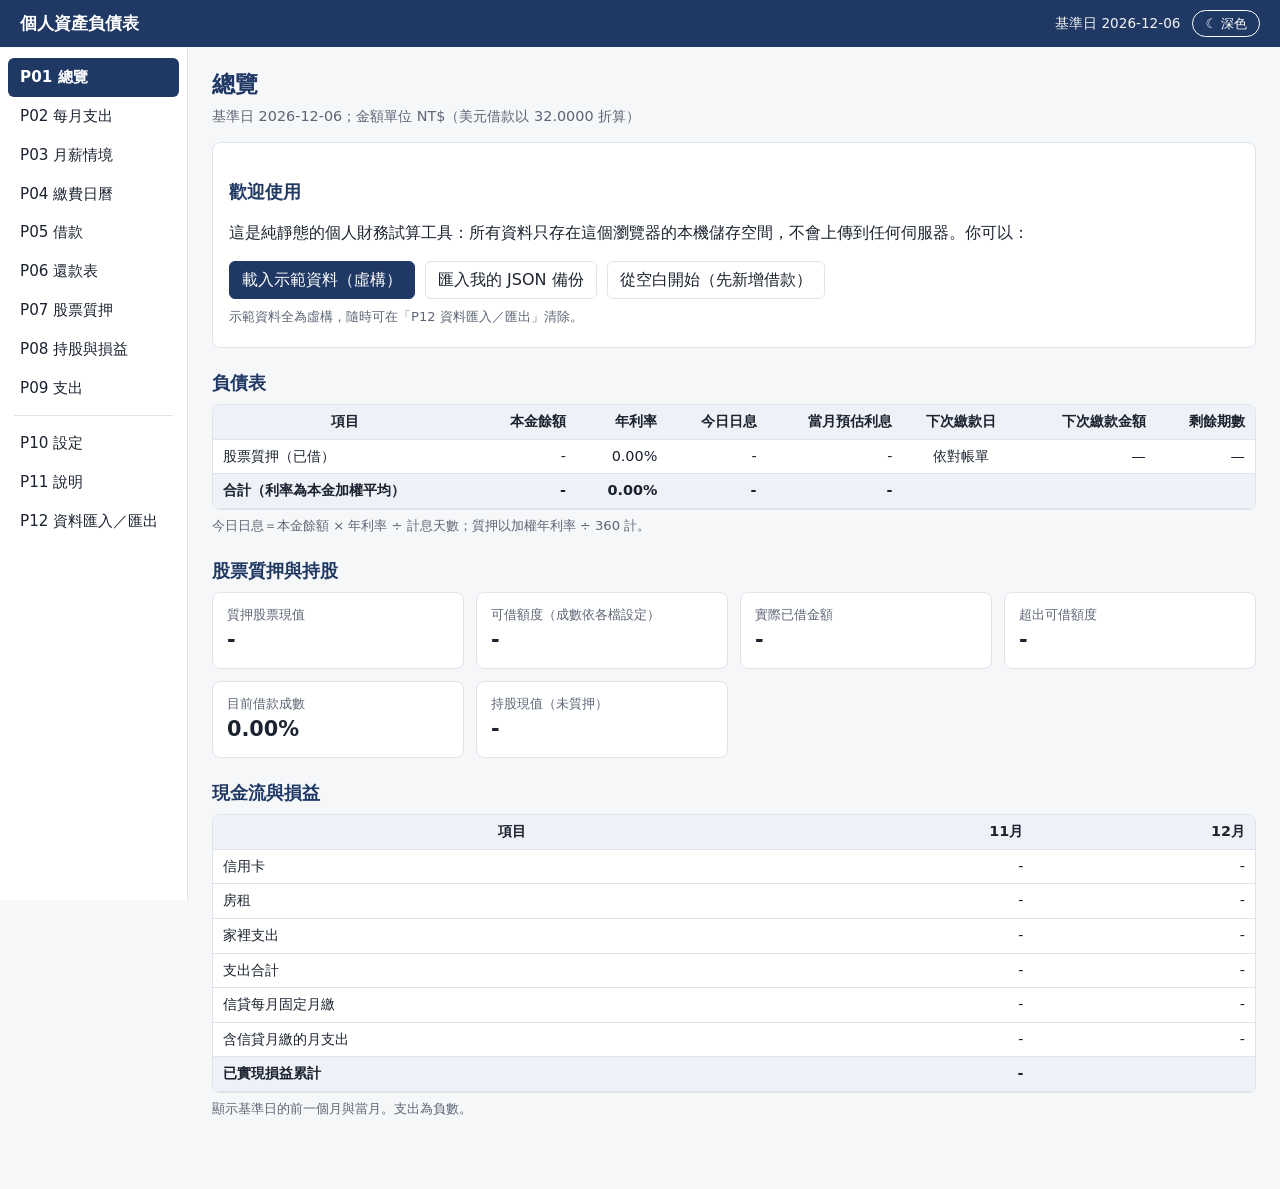
==== index.html @ 115789c0 "feat: initial implementation of balance sheet application with core logic, UI, and export tools" ====
<!doctype html>
<html lang="zh-Hant">
<head>
<meta charset="utf-8">
<meta name="viewport" content="width=device-width, initial-scale=1, viewport-fit=cover">
<meta http-equiv="Content-Security-Policy" content="default-src 'self'; script-src 'self'; style-src 'self' 'sha256-3pRED1tOXas1FXFoPb9TGCjmYe9XQsmO9OV23khV2nY=' 'sha256-aSysLrDECVdJ6L+jLf8CC5QKLmwRuk/OZiZk9mYky8A='; img-src 'self' data:; connect-src 'self' https://www.twse.com.tw https://api.finmindtrade.com https://open.er-api.com https://cdn.jsdelivr.net; worker-src 'self' blob:; object-src 'none'; base-uri 'none'; form-action 'none'">
<meta name="referrer" content="no-referrer">
<meta name="robots" content="noindex">
<meta name="color-scheme" content="light">
<title>個人資產負債表</title>
<link rel="icon" href="icons/icon-192.png" type="image/png">
<link rel="manifest" href="manifest.webmanifest">
<meta name="theme-color" content="#1f3864">
<link rel="stylesheet" href="css/style.css">
</head>
<body>
<a class="skip" href="#main">跳到主要內容</a>
<header class="top">
  <div class="brand">個人資產負債表</div>
  <div class="top-meta" id="top-meta"></div>
  <button type="button" id="theme-toggle" class="theme-toggle">☾ 深色</button>
</header>
<div class="layout">
  <nav id="nav" aria-label="主選單"></nav>
  <main id="main" tabindex="-1"><p class="muted">載入中…</p></main>
</div>
<div id="bottomnav" class="bottomnav" role="navigation" aria-label="主要功能"></div>
<div id="toasts" class="toasts" role="status" aria-live="polite"></div>
<noscript><p class="noscript">此網站需要啟用 JavaScript。資料只存在你的瀏覽器中，不會上傳。</p></noscript>
<script type="module" src="js/app.js"></script>
</body>
</html>
---- css/style.css ----
:root {
  --bg: #f6f7f9; --panel: #ffffff; --ink: #1c2330; --muted: #5d6676; --line: #dfe3ea;
  --accent: #1f3864; --accent-ink: #ffffff; --accent-soft: #e6ecf7;
  --neg: #b42318; --pos: #067647; --warn-bg: #fff4d6; --warn-ink: #7a4b00;
  --bad-bg: #fde8e4; --good-bg: #e6f4ea; --info-bg: #ddebf7; --today-bg: #ffe699; --head-bg: #eef1f7;
  --c1: #2f5da8; --c2: #d98324; --c3: #3a9a6a; --c4: #8a5cc2; --c5: #c8453b;
  --radius: 8px; --font: "Noto Sans TC", "PingFang TC", "Microsoft JhengHei", system-ui, sans-serif;
}
@media (prefers-color-scheme: dark) {
  :root:not([data-theme="light"]) {
    --bg: #12161d; --panel: #1a202b; --ink: #e8ebf1; --muted: #9aa4b5; --line: #2c3544;
    --accent: #8fb0ee; --accent-ink: #101521; --accent-soft: #24304a;
    --neg: #ff8a7d; --pos: #5fd3a0; --warn-bg: #3d3216; --warn-ink: #ffd98a;
    --bad-bg: #44211d; --good-bg: #1d3a2b; --info-bg: #1f3350; --today-bg: #443a0e; --head-bg: #232b3a;
    --c1: #7aa2e8; --c2: #f0a24b; --c3: #6cd0a0; --c4: #b794e8; --c5: #f08a80;
  }
}
:root[data-theme="dark"] {
  --bg: #12161d; --panel: #1a202b; --ink: #e8ebf1; --muted: #9aa4b5; --line: #2c3544;
  --accent: #8fb0ee; --accent-ink: #101521; --accent-soft: #24304a;
  --neg: #ff8a7d; --pos: #5fd3a0; --warn-bg: #3d3216; --warn-ink: #ffd98a;
  --bad-bg: #44211d; --good-bg: #1d3a2b; --info-bg: #1f3350; --today-bg: #443a0e; --head-bg: #232b3a;
  --c1: #7aa2e8; --c2: #f0a24b; --c3: #6cd0a0; --c4: #b794e8; --c5: #f08a80;
}
* { box-sizing: border-box; }
html { font-size: 16px; }
body { margin: 0; background: var(--bg); color: var(--ink); font-family: var(--font); line-height: 1.5; }
.skip { position: absolute; left: -999px; top: 0; background: var(--accent); color: var(--accent-ink); padding: 8px 12px; z-index: 100; }
.skip:focus { left: 8px; top: 8px; }
.top { display: flex; align-items: center; justify-content: space-between; gap: 12px; padding: 10px 20px; background: var(--accent); color: var(--accent-ink); position: sticky; top: 0; z-index: 20; }
.brand { font-weight: 700; font-size: 1.05rem; }
.top-meta { font-size: .85rem; opacity: .95; text-align: right; }
.layout { display: grid; grid-template-columns: 188px minmax(0, 1fr); min-height: calc(100vh - 48px); }
nav { background: var(--panel); border-right: 1px solid var(--line); padding: 10px 8px; position: sticky; top: 48px; align-self: start; height: calc(100vh - 48px); overflow-y: auto; }
nav a { display: block; padding: 8px 12px; border-radius: 6px; color: var(--ink); text-decoration: none; font-size: .95rem; }
nav a:hover { background: var(--accent-soft); }
nav a[aria-current="page"] { background: var(--accent); color: var(--accent-ink); font-weight: 600; }
nav .sep { height: 1px; background: var(--line); margin: 8px 6px; }
main { padding: 20px 24px 64px; min-width: 0; max-width: 1280px; }
main:focus { outline: none; }
h1 { font-size: 1.45rem; margin: 0 0 4px; color: var(--accent); }
h2 { font-size: 1.1rem; margin: 22px 0 8px; color: var(--accent); }
h3 { font-size: 1rem; margin: 14px 0 6px; }
.sub { color: var(--muted); margin: 0 0 14px; font-size: .9rem; }
.muted { color: var(--muted); }
.card { background: var(--panel); border: 1px solid var(--line); border-radius: var(--radius); padding: 14px 16px; margin: 10px 0; }
.grid { display: grid; gap: 12px; grid-template-columns: repeat(auto-fit, minmax(210px, 1fr)); }
.kpi { background: var(--panel); border: 1px solid var(--line); border-radius: var(--radius); padding: 12px 14px; }
.kpi .l { color: var(--muted); font-size: .82rem; }
.kpi .v { font-size: 1.3rem; font-weight: 700; font-variant-numeric: tabular-nums; }
.kpi.bad { background: var(--bad-bg); }
.kpi.good { background: var(--good-bg); }
.tablewrap { overflow: auto; border: 1px solid var(--line); border-radius: var(--radius); background: var(--panel); max-width: 100%; }
table { border-collapse: collapse; width: 100%; font-size: .9rem; }
th, td { padding: 6px 10px; border-bottom: 1px solid var(--line); white-space: nowrap; }
th { background: var(--head-bg); text-align: center; font-weight: 600; position: sticky; top: 0; z-index: 1; }
td.n, th.n { text-align: right; font-variant-numeric: tabular-nums; }
td.c { text-align: center; }
td.wrap { white-space: normal; min-width: 14em; }
tr.total td { background: var(--head-bg); font-weight: 700; }
tr.today td { background: var(--today-bg); font-weight: 700; }
tr.cur td { background: var(--info-bg); }
tr.past td { color: var(--muted); }
td.neg, .neg { color: var(--neg); }
td.pos, .pos { color: var(--pos); }
td.bad { background: var(--bad-bg); }
td.good { background: var(--good-bg); }
td.over { background: var(--bad-bg); color: var(--neg); font-weight: 700; }
.note { font-size: .82rem; color: var(--muted); margin: 6px 0; }
.banner { padding: 10px 14px; border-radius: var(--radius); margin: 10px 0; background: var(--warn-bg); color: var(--warn-ink); font-size: .9rem; }
.banner.info { background: var(--info-bg); color: var(--ink); }
.banner.error { background: var(--bad-bg); color: var(--neg); }
.tabs { display: flex; gap: 4px; flex-wrap: wrap; border-bottom: 1px solid var(--line); margin: 12px 0; }
.tabs button { background: none; border: 0; padding: 8px 14px; cursor: pointer; color: var(--muted); border-bottom: 3px solid transparent; font: inherit; }
.tabs button[aria-selected="true"] { color: var(--accent); border-bottom-color: var(--accent); font-weight: 600; }
.row { display: flex; gap: 10px; flex-wrap: wrap; align-items: center; margin: 8px 0; }
button, .btn { font: inherit; cursor: pointer; border: 1px solid var(--line); background: var(--panel); color: var(--ink); padding: 6px 12px; border-radius: 6px; }
button:hover { background: var(--accent-soft); }
button.primary { background: var(--accent); color: var(--accent-ink); border-color: var(--accent); }
button.primary:hover { filter: brightness(1.1); }
button.danger { color: var(--neg); border-color: var(--neg); }
button.small { padding: 2px 8px; font-size: .85rem; }
button:disabled { opacity: .5; cursor: not-allowed; }
:focus-visible { outline: 2px solid var(--accent); outline-offset: 2px; }
input, select, textarea { font: inherit; color: var(--ink); background: var(--panel); border: 1px solid var(--line); border-radius: 5px; padding: 4px 6px; min-width: 0; }
td input, td select { width: 100%; }
input.in, td input.in { background: #fff2cc; color: #0000ff; }
:root[data-theme="dark"] input.in, :root[data-theme="dark"] td input.in { background: #3a3317; color: #9db8ff; }
@media (prefers-color-scheme: dark) { :root:not([data-theme="light"]) input.in { background: #3a3317; color: #9db8ff; } }
input.invalid { border-color: var(--neg); background: var(--bad-bg); }
input[type="number"] { text-align: right; }
.field { display: flex; flex-direction: column; gap: 2px; font-size: .85rem; color: var(--muted); }
.field input, .field select { color: var(--ink); }
.formgrid { display: grid; gap: 10px 14px; grid-template-columns: repeat(auto-fill, minmax(170px, 1fr)); }
.pill { display: inline-block; padding: 1px 8px; border-radius: 99px; font-size: .78rem; background: var(--accent-soft); color: var(--accent); }
.pill.warn { background: var(--warn-bg); color: var(--warn-ink); }
.pill.bad { background: var(--bad-bg); color: var(--neg); }
.toasts { position: fixed; right: 16px; bottom: 16px; display: flex; flex-direction: column; gap: 8px; z-index: 50; max-width: min(420px, calc(100vw - 32px)); }
.toast { background: var(--ink); color: var(--bg); padding: 10px 14px; border-radius: 8px; box-shadow: 0 4px 16px rgba(0,0,0,.25); font-size: .9rem; white-space: pre-wrap; }
.toast.error { background: var(--neg); color: #fff; }
.tvwrap { position: relative; width: 100%; }
.tvchart { width: 100%; }
.tvtip { position: absolute; z-index: 5; pointer-events: none; background: var(--panel); color: var(--ink); border: 1px solid var(--line); border-radius: 6px; padding: 6px 10px; font-size: .82rem; box-shadow: 0 2px 8px rgba(0,0,0,.2); }
.legend { display: flex; gap: 14px; flex-wrap: wrap; font-size: .85rem; margin: 4px 0; }
.legend i { display: inline-block; width: 10px; height: 10px; border-radius: 2px; margin-right: 5px; }
.legend i.s1 { background: var(--c1); } .legend i.s2 { background: var(--c2); } .legend i.s3 { background: var(--c3); } .legend i.s4 { background: var(--c4); } .legend i.s5 { background: var(--c5); }
.vt { height: 480px; overflow: auto; position: relative; border: 1px solid var(--line); border-radius: var(--radius); background: var(--panel); }
.vt .vt-head, .vt .vt-row { display: grid; align-items: center; font-size: .88rem; }
.vt .vt-head { position: sticky; top: 0; background: var(--head-bg); font-weight: 600; z-index: 2; height: 32px; border-bottom: 1px solid var(--line); }
.vt .vt-row { position: absolute; left: 0; right: 0; height: 28px; border-bottom: 1px solid var(--line); }
.vt .vt-row.today { background: var(--today-bg); font-weight: 700; }
.vt .vt-row.past { color: var(--muted); }
.vt .vt-head span, .vt .vt-row span { padding: 0 8px; white-space: nowrap; overflow: hidden; text-overflow: ellipsis; }
.vt .n { text-align: right; font-variant-numeric: tabular-nums; }
.dropzone { border: 2px dashed var(--line); border-radius: var(--radius); padding: 22px; text-align: center; color: var(--muted); }
.dropzone.over { border-color: var(--accent); background: var(--accent-soft); }
details summary { cursor: pointer; font-weight: 600; margin: 6px 0; }
ul.plain { margin: 4px 0; padding-left: 1.2em; }
.noscript { padding: 20px; }
@media (max-width: 860px) {
  .layout { grid-template-columns: minmax(0, 1fr); }
  nav { position: static; height: auto; display: flex; flex-wrap: wrap; gap: 2px; border-right: 0; border-bottom: 1px solid var(--line); }
  nav .sep { display: none; }
  main { padding: 14px 16px 56px; }
  .top-meta { font-size: .75rem; }
}
@media print {
  .top, nav, .toasts, .no-print, .tabs, button { display: none !important; }
  .layout { display: block; }
  body { background: #fff; color: #000; }
  main { padding: 0; max-width: none; }
  .tablewrap { overflow: visible; border: 0; }
  tr.cur td { background: #ddebf7 !important; -webkit-print-color-adjust: exact; print-color-adjust: exact; }
}

/* ---- RWD 補強 ---- */
img, svg, canvas { max-width: 100%; }
.tablewrap { -webkit-overflow-scrolling: touch; }
.tablewrap table { min-width: max-content; }
@media (min-width: 861px) and (max-width: 1100px) {
  .layout { grid-template-columns: 160px minmax(0, 1fr); }
  main { padding: 16px 18px 56px; }
}
@media (max-width: 860px) {
  .top { padding: 8px 14px; position: static; flex-wrap: wrap; }
  .top-meta { text-align: left; }
  nav { flex-wrap: nowrap; overflow-x: auto; overflow-y: hidden; white-space: nowrap; padding: 6px; gap: 2px; position: sticky; top: 0; z-index: 15; height: auto; -webkit-overflow-scrolling: touch; }
  nav a { flex: 0 0 auto; padding: 10px 12px; }
  .grid { grid-template-columns: repeat(auto-fit, minmax(150px, 1fr)); }
  .formgrid { grid-template-columns: repeat(auto-fill, minmax(140px, 1fr)); }
  .vt { height: 60vh; }
  h1 { font-size: 1.3rem; }
}
@media (max-width: 560px) {
  html { font-size: 15px; }
  main { padding: 12px 12px 48px; }
  .card { padding: 10px 12px; }
  .kpi .v { font-size: 1.1rem; }
  /* 觸控目標與避免 iOS 聚焦時自動放大（輸入欄字級須 ≥16px） */
  input, select, textarea { font-size: 16px; min-height: 36px; }
  button, .btn { min-height: 38px; }
  button.small { min-height: 30px; }
  .row { gap: 8px; }
  .row > .field, .row > label.field { flex: 1 1 140px; }
  .tabs button { padding: 8px 10px; }
  th, td { padding: 6px 8px; }
  .toasts { left: 12px; right: 12px; bottom: 12px; max-width: none; }
  .dropzone { padding: 14px; }
  .legend { gap: 10px; }
}
@media (hover: none) { button:hover { background: var(--panel); } button.primary:hover { filter: none; } }
:root[data-theme="light"] { color-scheme: light; }
:root[data-theme="dark"] { color-scheme: dark; }

/* ---- 手機底部導覽列 ---- */
.bottomnav { display: none; }
.sheet { border: 0; padding: 0; background: var(--panel); color: var(--ink); }
.sheet::backdrop { background: rgba(0,0,0,.45); }
@media (max-width: 860px) {
  #nav { display: none; }
  .bottomnav { display: flex; position: fixed; left: 0; right: 0; bottom: 0; z-index: 30; background: var(--panel); border-top: 1px solid var(--line); padding-bottom: env(safe-area-inset-bottom); }
  .bottomnav a, .bottomnav button { flex: 1 1 0; min-width: 0; display: flex; flex-direction: column; align-items: center; justify-content: center; gap: 2px; min-height: 56px; padding: 6px 2px; font-size: .74rem; color: var(--muted); background: none; border: 0; border-radius: 0; text-decoration: none; cursor: pointer; font-family: inherit; }
  .bottomnav a[aria-current="page"], .bottomnav button[aria-current="page"] { color: var(--accent); font-weight: 700; }
  .bottomnav a:focus-visible, .bottomnav button:focus-visible { outline: 2px solid var(--accent); outline-offset: -3px; }
  main { padding-bottom: calc(84px + env(safe-area-inset-bottom)); }
  .toasts { bottom: calc(68px + env(safe-area-inset-bottom)); }
  .sheet { position: fixed; top: auto; bottom: 0; left: 0; margin: 0; width: 100%; max-width: none; border-radius: 16px 16px 0 0; padding: 14px 16px calc(18px + env(safe-area-inset-bottom)); max-height: 80vh; overflow-y: auto; }
  .sheet-head { display: flex; justify-content: space-between; align-items: center; margin-bottom: 8px; }
  .sheet-title { font-size: .8rem; color: var(--muted); margin: 10px 0 4px; }
  .sheet-links { display: grid; grid-template-columns: repeat(auto-fill, minmax(120px, 1fr)); gap: 8px; }
  .sheet-links a { display: block; padding: 12px; text-align: center; border: 1px solid var(--line); border-radius: 8px; color: var(--ink); text-decoration: none; }
  .sheet-links a[aria-current="page"] { background: var(--accent); color: var(--accent-ink); border-color: var(--accent); font-weight: 600; }
}
@media print { .bottomnav, .sheet { display: none !important; } }

/* ---- 多引擎圖表 / 列印 ---- */
.tvchart { touch-action: pan-y; }
.d3chart { display: block; max-width: 100%; touch-action: pan-y; }
.chart-print { display: none; width: 100%; height: auto; }
.chart-engine { margin-left: auto; font-size: .8rem; padding: 2px 6px; }
.apexcharts-canvas { max-width: 100%; }
@media print {
  :root, :root[data-theme], :root:not([data-theme="light"]) {
    --bg: #fff; --panel: #fff; --ink: #000; --muted: #444; --line: #bbb; --head-bg: #eee;
    --c1: #2f5da8; --c2: #d98324; --c3: #3a9a6a; --c4: #8a5cc2; --c5: #c8453b; --neg: #b42318; --pos: #067647;
  }
  .tvwrap.snap .tvchart { display: none; }
  .tvwrap.snap .chart-print { display: block; }
  .tvwrap, .card, .kpi, tr { break-inside: avoid; }
  .chart-engine, .tvtip { display: none !important; }
  a { color: inherit; text-decoration: none; }
  @page { margin: 12mm; }
}

/* ---- 就地錯誤訊息、批次貼上 ---- */
.field-error { color: var(--neg); font-size: .8rem; margin-top: 2px; font-weight: 600; }
.field-error::before { content: "⚠ "; }
input.invalid, select.invalid { border-color: var(--neg); outline: 1px solid var(--neg); }
textarea.paste { width: 100%; max-width: 420px; font-family: inherit; }

/* ---- 頂欄主題切換 ---- */
.theme-toggle { background: transparent; color: var(--accent-ink); border: 1px solid currentColor; border-radius: 99px; padding: 3px 12px; font-size: .8rem; cursor: pointer; white-space: nowrap; min-height: 0; }
.theme-toggle:hover { background: rgba(255,255,255,.15); }
.top .top-meta { flex: 1; }

/* ---- 鍵盤焦點：所有可操作元素都有清楚的外框（a11y） ---- */
:focus-visible { outline: 2px solid var(--accent); outline-offset: 2px; }
input.in:focus-visible, select.in:focus-visible, textarea:focus-visible { outline-offset: 0; }
.top :focus-visible { outline-color: var(--accent-ink); }
.tablewrap:focus-visible, .vt:focus-visible { outline-offset: -2px; }
input[type="date"]:focus-within, input[type="month"]:focus-within { outline: 2px solid var(--accent); outline-offset: 0; }
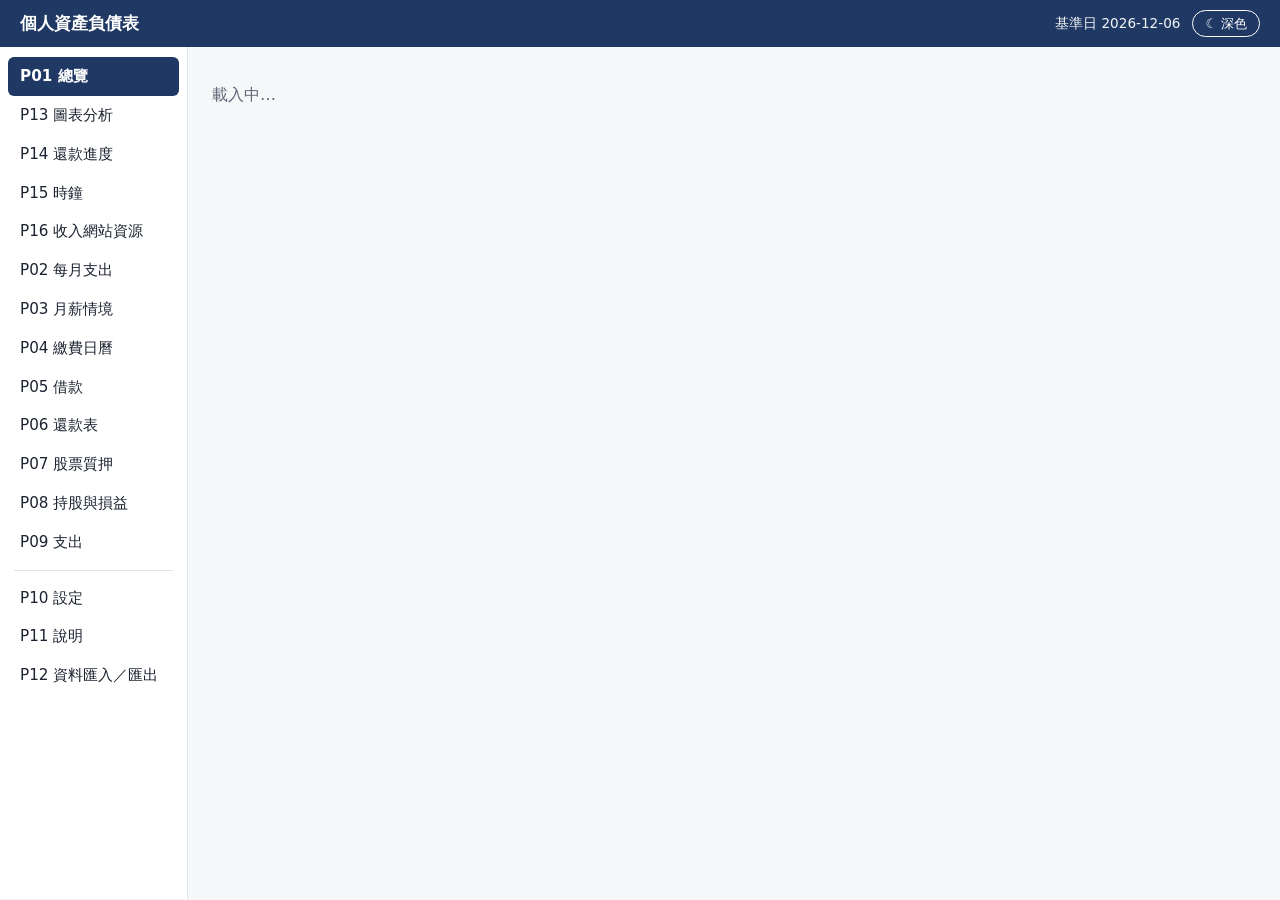
==== commit 697b190b: "Add clock page stacked area chart heatmap income resources page and SEO" ====
--- a/index.html
+++ b/index.html
@@ -5,9 +5,20 @@
 <meta name="viewport" content="width=device-width, initial-scale=1, viewport-fit=cover">
 <meta http-equiv="Content-Security-Policy" content="default-src 'self'; script-src 'self'; style-src 'self' 'sha256-3pRED1tOXas1FXFoPb9TGCjmYe9XQsmO9OV23khV2nY=' 'sha256-aSysLrDECVdJ6L+jLf8CC5QKLmwRuk/OZiZk9mYky8A='; img-src 'self' data:; connect-src 'self' https://www.twse.com.tw https://api.finmindtrade.com https://open.er-api.com https://cdn.jsdelivr.net; worker-src 'self' blob:; object-src 'none'; base-uri 'none'; form-action 'none'">
 <meta name="referrer" content="no-referrer">
-<meta name="robots" content="noindex">
+<meta name="robots" content="index,follow">
+<meta name="description" content="純前端的個人財務試算工具：借款還款表、提前還款與利率變更、還款進度、每月現金流、股票質押與圖表分析。資料只存在你的瀏覽器，不會上傳；可離線使用。">
+<link rel="canonical" href="https://ordinarycas.github.io/balance-sheet/">
+<meta property="og:type" content="website">
+<meta property="og:locale" content="zh_TW">
+<meta property="og:site_name" content="個人資產負債表">
+<meta property="og:title" content="個人資產負債表｜借款、還款進度與現金流試算">
+<meta property="og:description" content="純前端的個人財務試算工具：資料只存在你的瀏覽器，不會上傳；可離線使用。">
+<meta property="og:url" content="https://ordinarycas.github.io/balance-sheet/">
+<meta property="og:image" content="https://ordinarycas.github.io/balance-sheet/icons/icon-512.png">
+<meta name="twitter:card" content="summary">
+<script type="application/ld+json">{"@context":"https://schema.org","@type":"WebApplication","name":"個人資產負債表","url":"https://ordinarycas.github.io/balance-sheet/","applicationCategory":"FinanceApplication","operatingSystem":"Any","inLanguage":"zh-Hant","description":"純前端的個人財務試算工具，資料只存在使用者的瀏覽器。","offers":{"@type":"Offer","price":"0","priceCurrency":"TWD"}}</script>
 <meta name="color-scheme" content="light">
-<title>個人資產負債表</title>
+<title>個人資產負債表｜借款、還款進度與現金流試算</title>
 <link rel="icon" href="icons/icon-192.png" type="image/png">
 <link rel="manifest" href="manifest.webmanifest">
 <meta name="theme-color" content="#1f3864">
@@ -18,6 +29,7 @@
 <header class="top">
   <div class="brand">個人資產負債表</div>
   <div class="top-meta" id="top-meta"></div>
+  <button type="button" id="install-app" class="theme-toggle" hidden>安裝 App</button>
   <button type="button" id="theme-toggle" class="theme-toggle">☾ 深色</button>
 </header>
 <div class="layout">
--- a/css/style.css
+++ b/css/style.css
@@ -184,7 +184,7 @@
   .bottomnav a:focus-visible, .bottomnav button:focus-visible { outline: 2px solid var(--accent); outline-offset: -3px; }
   main { padding-bottom: calc(84px + env(safe-area-inset-bottom)); }
   .toasts { bottom: calc(68px + env(safe-area-inset-bottom)); }
-  .sheet { position: fixed; top: auto; bottom: 0; left: 0; margin: 0; width: 100%; max-width: none; border-radius: 16px 16px 0 0; padding: 14px 16px calc(18px + env(safe-area-inset-bottom)); max-height: 80vh; overflow-y: auto; }
+  .sheet { position: fixed; top: auto; bottom: 0; left: 0; margin: 0; width: 100%; max-width: none; border-radius: 16px 16px 0 0; padding: 14px 16px calc(18px + env(safe-area-inset-bottom)); overflow-y: auto; }
   .sheet-head { display: flex; justify-content: space-between; align-items: center; margin-bottom: 8px; }
   .sheet-title { font-size: .8rem; color: var(--muted); margin: 10px 0 4px; }
   .sheet-links { display: grid; grid-template-columns: repeat(auto-fill, minmax(120px, 1fr)); gap: 8px; }
@@ -202,7 +202,7 @@
 @media print {
   :root, :root[data-theme], :root:not([data-theme="light"]) {
     --bg: #fff; --panel: #fff; --ink: #000; --muted: #444; --line: #bbb; --head-bg: #eee;
-    --c1: #2f5da8; --c2: #d98324; --c3: #3a9a6a; --c4: #8a5cc2; --c5: #c8453b; --neg: #b42318; --pos: #067647;
+    --c1: #2f5da8; --c2: #d98324; --c3: #3a9a6a; --c4: #8a5cc2; --c5: #c8453b; --neg: #b42318; --pos: #067647; --c6: #2a8f9e; --c7: #9a7b2f; --c8: #7a7f8c;
   }
   .tvwrap.snap .tvchart { display: none; }
   .tvwrap.snap .chart-print { display: block; }
@@ -229,3 +229,162 @@
 .top :focus-visible { outline-color: var(--accent-ink); }
 .tablewrap:focus-visible, .vt:focus-visible { outline-offset: -2px; }
 input[type="date"]:focus-within, input[type="month"]:focus-within { outline: 2px solid var(--accent); outline-offset: 0; }
+
+/* 手機：篩選列欄位等高、對齊；虛擬表格表頭不透明 */
+input[type=date], input[type=month] { min-height: 40px; box-sizing: border-box; width: 100%; min-width: 0; }
+select { min-height: 40px; }
+.vt .vt-head { background: var(--head-bg); box-shadow: 0 1px 0 var(--line); }
+.vt .vt-head, .vt .vt-row { box-sizing: border-box; }
+@media (max-width: 560px) {
+  .vt .vt-head, .vt .vt-row { font-size: .82rem; }
+  .vt .vt-head span, .vt .vt-row span { padding: 0 6px; }
+  .row { align-items: flex-end; }
+  .row > .field { flex: 1 1 45%; }
+  .row > .field:has(input[type=search], input[type=text]) { flex-basis: 100%; }
+  .toolbar > *, .filters > * { min-width: 0; }
+  .toolbar button, .filters button { min-height: 40px; }
+}
+
+/* 設定頁：開關與說明對齊；外觀欄位頂端對齊 */
+.toggle { margin: 10px 0; }
+.toggle > label { display: flex; align-items: flex-start; gap: 10px; cursor: pointer; line-height: 1.4; }
+.toggle input[type=checkbox] { flex: 0 0 auto; width: 20px; height: 20px; min-height: 0; margin: 1px 0 0; }
+.toggle > p { margin: 4px 0 0 30px; }
+.formgrid.appearance { grid-template-columns: repeat(auto-fit, minmax(150px, 1fr)); align-items: start; }
+.steps { margin: 6px 0 6px 1.2em; padding: 0; line-height: 1.7; }
+button.primary { background: var(--accent); color: var(--accent-ink); border-color: transparent; min-height: 40px; }
+/* 每月支出：前一月／起始月份／後一月同一列 */
+.stepper { display: grid; grid-template-columns: auto minmax(0, 1fr) auto; gap: 8px; align-items: end; margin: 8px 0; max-width: 520px; }
+.stepper > button, .stepper > .field { margin: 0; }
+.stepper > button:nth-child(4) { grid-column: 1 / -1; justify-self: start; }
+@media (max-width: 560px) { .stepper > button { padding-inline: 10px; font-size: .9rem; } }
+
+.build-info { margin: 28px 0 8px; font-size: .78rem; color: var(--muted); text-align: center; }
+@media (max-width: 860px) { .brand { display: none; } .top-meta { flex: 1; } }
+
+/* 比例圖（甜甜圈／比例條）與圖表分析頁 */
+:root { --c6: #2a8f9e; --c7: #9a7b2f; --c8: #7a7f8c; }
+:root[data-theme="dark"] { --c6: #6cc3d0; --c7: #d4b86a; --c8: #a3a9b8; }
+@media (prefers-color-scheme: dark) { :root:not([data-theme="light"]) { --c6: #6cc3d0; --c7: #d4b86a; --c8: #a3a9b8; } }
+.donut { margin: 10px 0 18px; }
+.donut figcaption { font-weight: 600; margin-bottom: 6px; }
+.donut-body { display: flex; gap: 16px; align-items: center; flex-wrap: wrap; }
+.donut-svg { width: 150px; height: 150px; flex: 0 0 auto; }
+.donut-svg .donut-c1 { font-size: 9px; font-weight: 700; fill: var(--ink); }
+.donut-svg .donut-c2 { font-size: 7px; fill: var(--muted); }
+.donut-list { list-style: none; margin: 0; padding: 0; flex: 1 1 220px; min-width: 0; }
+.donut-list li { display: flex; align-items: baseline; gap: 8px; padding: 3px 0; border-bottom: 1px solid var(--line); font-size: .9rem; }
+.donut-list .dl { flex: 1; min-width: 0; overflow-wrap: anywhere; }
+.donut-list .dv { font-variant-numeric: tabular-nums; white-space: nowrap; color: var(--muted); }
+.sw { display: inline-block; width: 10px; height: 10px; border-radius: 2px; flex: 0 0 auto; }
+.ratiobar { display: flex; height: 22px; border-radius: 6px; overflow: hidden; border: 1px solid var(--line); margin: 6px 0 8px; }
+.ratiobar .seg { display: block; height: 100%; }
+.dn0 { stroke: var(--c1); } .dn1 { stroke: var(--c2); } .dn2 { stroke: var(--c3); } .dn3 { stroke: var(--c4); }
+.dn4 { stroke: var(--c5); } .dn5 { stroke: var(--c6); } .dn6 { stroke: var(--c7); } .dn7 { stroke: var(--c8); }
+.sw0 { background: var(--c1); } .sw1 { background: var(--c2); } .sw2 { background: var(--c3); } .sw3 { background: var(--c4); }
+.sw4 { background: var(--c5); } .sw5 { background: var(--c6); } .sw6 { background: var(--c7); } .sw7 { background: var(--c8); }
+.incomebar { display: flex; flex-wrap: wrap; gap: 10px; align-items: flex-end; margin: 8px 0; }
+.incomebar .quick { display: flex; flex-wrap: wrap; gap: 6px; }
+.chartgrid { display: grid; gap: 14px 24px; grid-template-columns: repeat(auto-fit, minmax(300px, 1fr)); }
+@media print { .donut-svg { width: 130px; height: 130px; } .incomebar { display: none; } }
+
+/* 倒數計時、本週底色、最近一筆加粗、自訂活動 */
+.cdgrid { display: grid; gap: 12px; grid-template-columns: repeat(auto-fit, minmax(240px, 1fr)); margin: 10px 0 14px; }
+.card.cd { padding: 12px 14px; }
+.card.cd .l { font-size: .82rem; color: var(--muted); }
+.card.cd .cd-big { font-size: 1.6rem; font-weight: 700; font-variant-numeric: tabular-nums; letter-spacing: .02em; margin: 2px 0; color: var(--accent); }
+.card.cd.soon .cd-big { color: var(--neg); }
+.card.cd .cd-main { font-size: .95rem; }
+:root { --week-bg: #e8f5ec; }
+:root[data-theme="dark"] { --week-bg: #1b3326; }
+@media (prefers-color-scheme: dark) { :root:not([data-theme="light"]) { --week-bg: #1b3326; } }
+tr.week td, tr.week { background: var(--week-bg); }
+tr.today td, tr.today { background: var(--today-bg); }
+tr.nextev td { font-weight: 700; }
+tr.nextev td:first-child { box-shadow: inset 4px 0 0 var(--accent); }
+button.linklike { background: none; border: 0; padding: 2px 4px; color: var(--accent); text-decoration: underline; cursor: pointer; font: inherit; min-height: 0; }
+.formgrid.names { grid-template-columns: repeat(auto-fill, minmax(220px, 1fr)); }
+@media print { tr.week td, tr.week { background: #eef7f0; } }
+
+/* 類別篩選標籤、複選框對齊、可拖曳高度的底部面板 */
+input[type=checkbox], input[type=radio] { min-height: 0; width: 18px; height: 18px; padding: 0; margin: 0; accent-color: var(--accent); flex: 0 0 auto; }
+.chips { display: flex; flex-wrap: wrap; gap: 8px; align-items: center; margin: 10px 0 4px; }
+.chip { display: inline-flex; align-items: center; gap: 6px; padding: 6px 12px; border: 1px solid var(--line); border-radius: 999px; background: var(--panel); cursor: pointer; line-height: 1.2; user-select: none; }
+.chip:has(input:checked) { border-color: var(--accent); background: var(--accent-soft); color: var(--accent); font-weight: 600; }
+.chip:has(input:focus-visible) { outline: 2px solid var(--accent); outline-offset: 2px; }
+.row.actions { margin-top: 6px; }
+.sheet-grip { display: none; }
+.sheet-update { width: 100%; padding: 12px; border: 1px dashed var(--line); border-radius: 8px; background: none; color: var(--accent); font-weight: 600; cursor: pointer; }
+@media (max-width: 860px) {
+  .sheet { max-height: 92vh; min-height: 160px; }
+  .sheet.resizing { transition: none; user-select: none; }
+  .sheet-grip { display: flex; justify-content: center; align-items: center; height: 28px; margin: -14px 0 0; cursor: ns-resize; touch-action: none; position: sticky; top: -14px; background: var(--panel); z-index: 1; }
+  .sheet-grip span { width: 44px; height: 5px; border-radius: 3px; background: var(--muted); opacity: .6; }
+  .sheet-grip:focus-visible { outline: 2px solid var(--accent); outline-offset: -2px; }
+}
+
+/* 還款進度 */
+.pbar { height: 12px; border-radius: 999px; background: var(--accent-soft); border: 1px solid var(--line); overflow: hidden; margin: 8px 0; }
+.pbar .pfill { display: block; height: 100%; background: var(--c3); border-radius: 999px; }
+.cell-bar { display: flex; align-items: center; gap: 8px; min-width: 150px; }
+.cell-bar .pbar { flex: 1; margin: 0; height: 10px; }
+.cell-bar span { font-variant-numeric: tabular-nums; min-width: 4.2em; text-align: right; }
+.wins li { padding: 3px 0; color: var(--pos); }
+
+/* 時鐘（P15） */
+.clk-wrap { display: flex; flex-direction: column; align-items: center; gap: 10px; margin: 8px 0 4px; }
+.clk-dial { position: relative; width: min(320px, 86vw); aspect-ratio: 1; }
+.clk-svg { width: 100%; height: 100%; display: block; }
+.clk-face { fill: var(--panel); stroke: var(--line); stroke-width: 3; }
+.clk-tick { stroke: var(--muted); stroke-width: 1; }
+.clk-tick.major { stroke: var(--ink); stroke-width: 2.4; }
+.clk-num { fill: var(--ink); font-size: 13px; font-weight: 600; }
+.clk-hand { stroke-linecap: round; }
+.clk-hand.hour { stroke: var(--ink); stroke-width: 5; }
+.clk-hand.minute { stroke: var(--ink); stroke-width: 3.2; }
+.clk-hand.second { stroke: var(--neg); stroke-width: 1.6; }
+.clk-pin { fill: var(--neg); }
+.clk-digital { font-size: 2.2rem; font-weight: 700; font-variant-numeric: tabular-nums; letter-spacing: .04em; }
+.clk-pops { position: absolute; inset: 0; pointer-events: none; overflow: visible; }
+.clk-pop { position: absolute; transform: translate(-50%, -50%); padding: 2px 8px; border-radius: 999px; background: var(--panel); border: 1px solid var(--neg); color: var(--neg); font-size: .8rem; font-weight: 700; font-variant-numeric: tabular-nums; white-space: nowrap; animation: clk-float 1.4s ease-out forwards; }
+@keyframes clk-float { 0% { opacity: 0; transform: translate(-50%, -20%); } 15% { opacity: 1; } 100% { opacity: 0; transform: translate(-50%, -160%); } }
+.clk-toggle { justify-content: center; gap: 8px; }
+@media (prefers-reduced-motion: reduce) { .clk-pop { animation: none; } }
+
+/* 堆疊面積圖與熱力圖 */
+.ar-fig, .hm-fig { margin: 10px 0 18px; }
+.ar-fig figcaption, .hm-fig figcaption { font-weight: 600; margin-bottom: 6px; }
+.ar-svg { width: 100%; max-width: 680px; height: auto; display: block; touch-action: pan-y; }
+.ar-grid { stroke: var(--line); stroke-width: 1; }
+.ar-base { stroke: var(--muted); stroke-width: 1; }
+.ar-axis { fill: var(--muted); font-size: 10px; }
+.ar { stroke: var(--panel); stroke-width: .8; fill-opacity: .88; }
+.ar0 { fill: var(--c1); } .ar1 { fill: var(--c2); } .ar2 { fill: var(--c3); } .ar3 { fill: var(--c4); }
+.ar4 { fill: var(--c5); } .ar5 { fill: var(--c6); } .ar6 { fill: var(--c7); } .ar7 { fill: var(--c8); }
+.ar-guide { stroke: var(--ink); stroke-width: 1; stroke-dasharray: 3 3; }
+.ar-dot { fill: var(--ink); }
+.ar-range { width: 100%; max-width: 680px; margin: 6px 0 0; }
+.ar-readout { max-width: 680px; font-size: .9rem; }
+.ar-list { list-style: none; margin: 4px 0 0; padding: 0; }
+.ar-list li { display: flex; align-items: baseline; gap: 8px; padding: 2px 0; border-bottom: 1px solid var(--line); }
+.ar-list li span:not(.dv) { flex: 1; min-width: 0; overflow-wrap: anywhere; }
+.ar-list i, .legend i.sw0, .legend i.sw1, .legend i.sw2, .legend i.sw3, .legend i.sw4, .legend i.sw5, .legend i.sw6, .legend i.sw7 { display: inline-block; width: 10px; height: 10px; border-radius: 2px; flex: 0 0 auto; }
+.ar-list .dv { font-variant-numeric: tabular-nums; color: var(--muted); white-space: nowrap; }
+.ar-table { margin-top: 8px; }
+.ar-table summary { cursor: pointer; color: var(--accent); }
+table.heat { border-collapse: separate; border-spacing: 2px; width: 100%; }
+table.heat th.hm-row { text-align: left; white-space: nowrap; font-weight: 500; position: sticky; left: 0; background: var(--panel); z-index: 1; padding-right: 10px; }
+table.heat td.hm { text-align: center; min-width: 44px; border-radius: 4px; color: var(--ink); font-size: .8rem; }
+table.heat td.hm0 { color: var(--muted); }
+table.heat td.hm1 { background: color-mix(in srgb, var(--c1) 10%, var(--panel)); }
+table.heat td.hm2 { background: color-mix(in srgb, var(--c1) 20%, var(--panel)); }
+table.heat td.hm3 { background: color-mix(in srgb, var(--c1) 30%, var(--panel)); }
+table.heat td.hm4 { background: color-mix(in srgb, var(--c1) 40%, var(--panel)); }
+table.heat td.hm5 { background: color-mix(in srgb, var(--c1) 50%, var(--panel)); font-weight: 700; }
+table.heat .hm-tot { font-weight: 600; }
+.hm-scale { display: flex; align-items: center; gap: 4px; font-size: .8rem; color: var(--muted); margin-top: 6px; }
+.hm-scale i { display: inline-block; width: 22px; height: 12px; border-radius: 3px; border: 1px solid var(--line); }
+.hm-scale i.hm1 { background: color-mix(in srgb, var(--c1) 10%, var(--panel)); } .hm-scale i.hm2 { background: color-mix(in srgb, var(--c1) 20%, var(--panel)); }
+.hm-scale i.hm3 { background: color-mix(in srgb, var(--c1) 30%, var(--panel)); } .hm-scale i.hm4 { background: color-mix(in srgb, var(--c1) 40%, var(--panel)); }
+.hm-scale i.hm5 { background: color-mix(in srgb, var(--c1) 50%, var(--panel)); }
+@media print { .ar-range { display: none; } table.heat td.hm1, .hm-scale i.hm1 { background: #eaf0f9; } table.heat td.hm2, .hm-scale i.hm2 { background: #d5e1f3; } table.heat td.hm3, .hm-scale i.hm3 { background: #c0d1ed; } table.heat td.hm4, .hm-scale i.hm4 { background: #abc2e7; } table.heat td.hm5, .hm-scale i.hm5 { background: #96b3e1; } }
